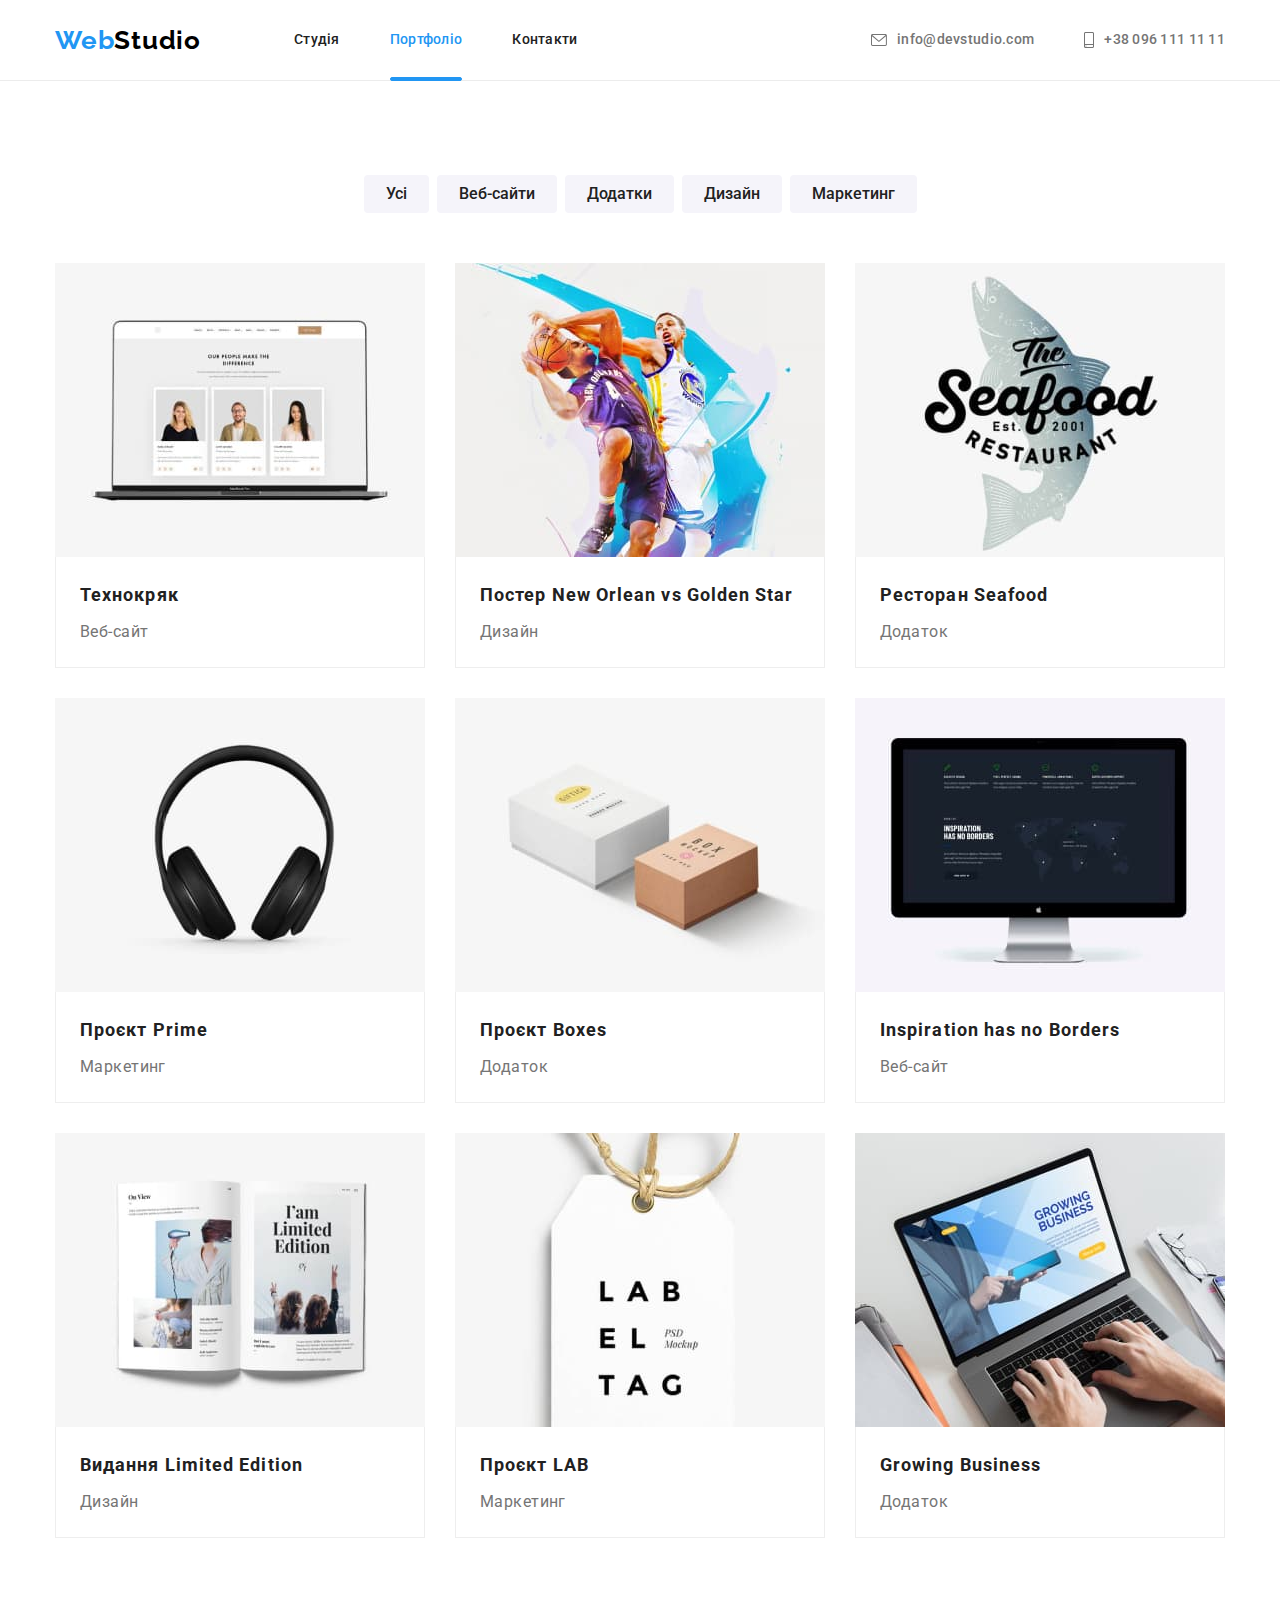
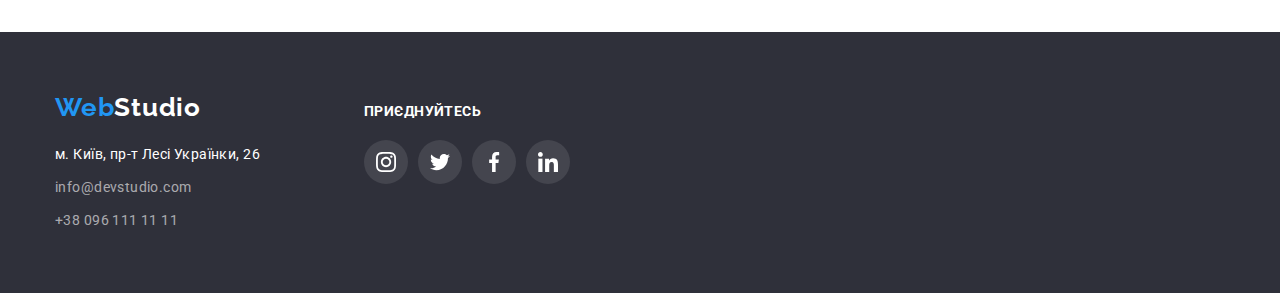
==== portfolio.html @ c42c430f "add files from homework 05" ====
<!DOCTYPE html>
<html lang="uk">
  <head>
    <meta charset="UTF-8" />
    <meta http-equiv="X-UA-Compatible" content="IE=edge" />
    <meta name="viewport" content="width=device-width, initial-scale=1.0" />
    <title>Портфоліо</title>
    <link
      rel="stylesheet"
      href="https://cdnjs.cloudflare.com/ajax/libs/modern-normalize/1.1.0/modern-normalize.css"
      integrity="sha512-Y0MM+V6ymRKN2zStTqzQ227DWhhp4Mzdo6gnlRnuaNCbc+YN/ZH0sBCLTM4M0oSy9c9VKiCvd4Jk44aCLrNS5Q=="
      crossorigin="anonymous"
      referrerpolicy="no-referrer"
    />
    <link rel="preconnect" href="https://fonts.googleapis.com" />
    <link rel="preconnect" href="https://fonts.gstatic.com" crossorigin />
    <link
      href="https://fonts.googleapis.com/css2?family=Raleway:wght@700&family=Roboto:wght@400;500;700;900&display=swap"
      rel="stylesheet"
    />
    <link rel="stylesheet" href="./css/styles.css" />
  </head>
  <body>
    <!-- Header -->
    <header class="header">
      <div class="container">
        <nav class="nav header-flex-item">
          <a href="./index.html" class="logo header-flex-item"
            >Web<span class="logo-header">Studio</span></a
          >
          <ul class="nav-list list">
            <li class="nav-list-item">
              <a href="./index.html" class="link">Студія</a>
            </li>
            <li class="nav-list-item">
              <a href="./portfolio.html" class="link current">Портфоліо</a>
            </li>
            <li class="nav-list-item"><a href="" class="link">Контакти</a></li>
          </ul>
        </nav>
        <ul class="contact-list list header-flex-item">
          <li class="contact-list-item">
            <a href="mailto:info@devstudio.com" class="link">
              <svg width="16" height="12" class="icon-contact">
                <use href="./images/symbol-defs.svg#icon-envelope"></use>
              </svg>
              info@devstudio.com</a
            >
          </li>
          <li class="contact-list-item">
            <a href="tel:+380961111111" class="link">
              <svg width="10" height="16" class="icon-contact">
                <use href="./images/symbol-defs.svg#icon-smartphone"></use>
              </svg>
              +38 096 111 11 11</a
            >
          </li>
        </ul>
      </div>
    </header>
    <!-- Main -->
    <main>
      <section class="projects section">
        <div class="container">
          <!-- Filters -->
          <ul class="filters list">
            <li class="filter-item">
              <button type="button" class="filter">Усі</button>
            </li>
            <li class="filter-item">
              <button type="button" class="filter">Веб-сайти</button>
            </li>
            <li class="filter-item">
              <button type="button" class="filter">Додатки</button>
            </li>
            <li class="filter-item">
              <button type="button" class="filter">Дизайн</button>
            </li>
            <li class="filter-item">
              <button type="button" class="filter">Маркетинг</button>
            </li>
          </ul>
          <!-- Projects -->
          <h1 hidden>Портфоліо</h1>
          <ul class="project-list list">
            <li class="project-item">
              <a href="" class="project-item-link">
                <div class="overlay-thumb">
                  <img
                    class="no-gap"
                    src="./images/portfolio/img1.jpeg"
                    alt="Портфоліо фото 1"
                    width="370"
                  />
                  <p class="project-overlay-description">
                    Ресурс пропонує комплексні пропозиції з різним рівнем
                    функціоналу та сервісів. Все це дозволить відвідувачу
                    отримати вичерпні відомості про компанію чи приватну особу.
                  </p>
                </div>
                <div class="project-description">
                  <h2 class="title">Технокряк</h2>
                  <p class="project-example">Веб-сайт</p>
                </div></a
              >
            </li>
            <li class="project-item">
              <a href="" class="project-item-link">
                <div class="overlay-thumb">
                  <img
                    class="no-gap"
                    src="./images/portfolio/img2.jpeg"
                    alt="Портфоліо фото 2"
                    width="370"
                  />
                  <p class="project-overlay-description">
                    Ресурс пропонує комплексні пропозиції з різним рівнем
                    функціоналу та сервісів. Все це дозволить відвідувачу
                    отримати вичерпні відомості про компанію чи приватну особу.
                  </p>
                </div>

                <div class="project-description">
                  <h2 class="title">
                    Постер <span lang="en">New Orlean vs Golden Star</span>
                  </h2>
                  <p class="project-example">Дизайн</p>
                </div></a
              >
            </li>
            <li class="project-item">
              <a href="" class="project-item-link">
                <div class="overlay-thumb">
                  <img
                    class="no-gap"
                    src="./images/portfolio/img3.jpeg"
                    alt="Портфоліо фото 3"
                    width="370"
                  />
                  <p class="project-overlay-description">
                    Ресурс пропонує комплексні пропозиції з різним рівнем
                    функціоналу та сервісів. Все це дозволить відвідувачу
                    отримати вичерпні відомості про компанію чи приватну особу.
                  </p>
                </div>

                <div class="project-description">
                  <h2 class="title">Ресторан <span lang="en">Seafood</span></h2>
                  <p class="project-example">Додаток</p>
                </div></a
              >
            </li>
            <li class="project-item">
              <a href="" class="project-item-link">
                <div class="overlay-thumb">
                  <img
                    class="no-gap"
                    src="./images/portfolio/img4.jpeg"
                    alt="Портфоліо фото 4"
                    width="370"
                  />
                  <p class="project-overlay-description">
                    Ресурс пропонує комплексні пропозиції з різним рівнем
                    функціоналу та сервісів. Все це дозволить відвідувачу
                    отримати вичерпні відомості про компанію чи приватну особу.
                  </p>
                </div>

                <div class="project-description">
                  <h2 class="title">Проєкт <span lang="en">Prime</span></h2>
                  <p class="project-example">Маркетинг</p>
                </div></a
              >
            </li>
            <li class="project-item">
              <a href="" class="project-item-link">
                <div class="overlay-thumb">
                  <img
                    class="no-gap"
                    src="./images/portfolio/img5.jpeg"
                    alt="Портфоліо фото 5"
                    width="370"
                  />
                  <p class="project-overlay-description">
                    Ресурс пропонує комплексні пропозиції з різним рівнем
                    функціоналу та сервісів. Все це дозволить відвідувачу
                    отримати вичерпні відомості про компанію чи приватну особу.
                  </p>
                </div>

                <div class="project-description">
                  <h2 class="title">Проєкт <span lang="en">Boxes</span></h2>
                  <p class="project-example">Додаток</p>
                </div></a
              >
            </li>
            <li class="project-item">
              <a href="" class="project-item-link">
                <div class="overlay-thumb">
                  <img
                    class="no-gap"
                    src="./images/portfolio/img6.jpeg"
                    alt="Портфоліо фото 6"
                    width="370"
                  />
                  <p class="project-overlay-description">
                    Ресурс пропонує комплексні пропозиції з різним рівнем
                    функціоналу та сервісів. Все це дозволить відвідувачу
                    отримати вичерпні відомості про компанію чи приватну особу.
                  </p>
                </div>

                <div class="project-description">
                  <h2 class="title" lang="en">Inspiration has no Borders</h2>
                  <p class="project-example">Веб-сайт</p>
                </div></a
              >
            </li>
            <li class="project-item">
              <a href="" class="project-item-link">
                <div class="overlay-thumb">
                  <img
                    class="no-gap"
                    src="./images/portfolio/img7.jpeg"
                    alt="Портфоліо фото 7"
                    width="370"
                  />
                  <p class="project-overlay-description">
                    Ресурс пропонує комплексні пропозиції з різним рівнем
                    функціоналу та сервісів. Все це дозволить відвідувачу
                    отримати вичерпні відомості про компанію чи приватну особу.
                  </p>
                </div>

                <div class="project-description">
                  <h2 class="title">
                    Видання <span lang="en">Limited Edition</span>
                  </h2>
                  <p class="project-example">Дизайн</p>
                </div></a
              >
            </li>
            <li class="project-item">
              <a href="" class="project-item-link">
                <div class="overlay-thumb">
                  <img
                    class="no-gap"
                    src="./images/portfolio/img8.jpeg"
                    alt="Портфоліо фото 8"
                    width="370"
                  />
                  <p class="project-overlay-description">
                    Ресурс пропонує комплексні пропозиції з різним рівнем
                    функціоналу та сервісів. Все це дозволить відвідувачу
                    отримати вичерпні відомості про компанію чи приватну особу.
                  </p>
                </div>

                <div class="project-description">
                  <h2 class="title">Проєкт <span lang="en">LAB</span></h2>
                  <p class="project-example">Маркетинг</p>
                </div></a
              >
            </li>
            <li class="project-item">
              <a href="" class="project-item-link">
                <div class="overlay-thumb">
                  <img
                    class="no-gap"
                    src="./images/portfolio/img9.jpeg"
                    alt="Портфоліо фото 9"
                    width="370"
                  />
                  <p class="project-overlay-description">
                    Ресурс пропонує комплексні пропозиції з різним рівнем
                    функціоналу та сервісів. Все це дозволить відвідувачу
                    отримати вичерпні відомості про компанію чи приватну особу.
                  </p>
                </div>

                <div class="project-description">
                  <h2 class="title" lang="en">Growing Business</h2>
                  <p class="project-example">Додаток</p>
                </div></a
              >
            </li>
          </ul>
        </div>
      </section>
    </main>
    <!-- Footer -->
    <footer class="footer">
      <div class="container">
        <div class="wrapper">
          <div class="flex-box-address">
            <a href="./index.html" class="logo"
              >Web<span class="logo-footer">Studio</span></a
            >
            <address class="address">
              <ul class="address-list list">
                <li class="address-item">
                  <a href="https://goo.gl/maps/CPtrU1FHBa2aNyZL9" class="link"
                    >м. Київ, пр-т Лесі Українки, 26</a
                  >
                </li>
                <li class="contact-list-item footer-contact-list-item">
                  <a href="mailto:info@devstudio.com" class="link"
                    >info@devstudio.com</a
                  >
                </li>
                <li class="contact-list-item footer-contact-list-item">
                  <a href="tel:+380961111111" class="link">+38 096 111 11 11</a>
                </li>
              </ul>
            </address>
          </div>
          <div class="flex-box-social">
            <p class="social-link-suptitle">приєднуйтесь</p>
            <ul class="social-link-list list">
              <li class="social-link-item item">
                <a class="social-link link" href=""
                  ><svg class="social-link-icon" width="20" height="20">
                    <use href="./images/symbol-defs.svg#icon-instagram"></use>
                  </svg>
                </a>
              </li>
              <li class="social-link-item item">
                <a class="social-link link" href=""
                  ><svg class="social-link-icon" width="20" height="20">
                    <use href="./images/symbol-defs.svg#icon-twitter"></use>
                  </svg>
                </a>
              </li>
              <li class="social-link-item item">
                <a class="social-link link" href=""
                  ><svg class="social-link-icon" width="20" height="20">
                    <use href="./images/symbol-defs.svg#icon-facebook"></use>
                  </svg>
                </a>
              </li>
              <li class="social-link-item item">
                <a class="social-link link" href=""
                  ><svg class="social-link-icon" width="20" height="20">
                    <use href="./images/symbol-defs.svg#icon-linkedin"></use>
                  </svg>
                </a>
              </li>
            </ul>
          </div>
        </div>
      </div>
    </footer>
  </body>
</html>
---- css/styles.css ----
:root {
  --bg-primary-color: #f5f5f5;
  --bg-secondary-color: #f5f4fa;
  --bg-tertiary-color: #ffffff;
  --bg-hero-color: #2f303a;
  --bg-footer-color: #2f303a;
  --bg-button-primary-color: #f5f4fa;
  --bg-button-secondary-color: #2196f3;
  --bg-hover-color: #2196f3;

  --text-primary-color: #757575;
  --text-secondary-color: #212121;
  --text-hover-color: #2196f3;
  --text-tertiary-color: #ffffff;
  --text-contacts-color: rgba(255, 255, 255, 0.6);

  --logo-primary-color: #2196f3;
  --logo-header-color: #000000;
  --logo-footer-color: #ffffff;

  --main-font: "Roboto", sans-serif;
  --font-secondary: "Raleway", sans-serif;

  --transition-dur-and-func: 250ms cubic-bezier(0.4, 0, 0.2, 1);
}
h1,
h2,
h3,
p,
ul {
  margin-top: 0;
  margin-right: 0;
  margin-bottom: 0;
  margin-left: 0;
}
ul {
  padding-left: 0;
}
.container {
  width: 1200px;
  padding-left: 15px;
  padding-right: 15px;
  margin-left: auto;
  margin-right: auto;
}
body {
  font-family: var(--main-font);
  font-style: normal;
  font-weight: 400;
  font-size: 14px;
  line-height: 1.71;
  letter-spacing: 0.03em;
  background-color: var(--bg-tertiary-color);
  color: var(--text-primary-color);
}
/* Main Studio */
.section {
  padding-top: 94px;
  padding-bottom: 94px;
}
.section:nth-child(2) {
  padding-bottom: 0;
}
/* Header */

.nav-list {
  display: block;
}
.header {
  border-bottom: 1px solid #ececec;
}

.nav,
.contact-list,
.header .container,
.nav-list {
  display: flex;
  align-items: center;
}
.header-flex-item:last-child {
  margin-left: auto;
}
/* Logo` */
.header .link {
  display: flex;
  align-items: center;
  justify-content: center;
  padding: 32px 0;
  font-weight: 500;
  line-height: 1.14;
  letter-spacing: 0.02em;

  transition: color var(--transition-dur-and-func);
}
.link,
.logo,
.project-item-link {
  display: block;
  color: inherit;
  text-decoration: none;
}
.project-item-link {
  transition: box-shadow var(--transition-dur-and-func);
}
.project-item-link:hover,
.project-item-link:focus {
  box-shadow: 0px 1px 1px rgba(0, 0, 0, 0.12), 0px 4px 4px rgba(0, 0, 0, 0.06),
    1px 4px 6px rgba(0, 0, 0, 0.16);
}
.list {
  list-style: none;
}
.logo {
  font-family: var(--font-secondary);
  font-weight: 700;
  color: var(--logo-primary-color);
  font-size: 26px;
  line-height: 1.19;
  letter-spacing: 0.03em;
  margin-right: 93px;
}
.logo-header {
  color: var(--logo-header-color);
}
.logo-footer {
  color: var(--logo-footer-color);
}
.footer .logo {
  margin-bottom: 20px;
}
/* Navigation */
.nav-list-item:not(:last-child),
.contact-list > .contact-list-item:not(:last-child) {
  margin-right: 50px;
}
.contact-list {
  margin-left: auto;
}
.icon-contact {
  margin-right: 10px;
  display: flex;
  align-items: center;
  justify-content: center;
  background-size: cover;
  fill: currentColor;
}
.contact-link .link {
  display: flex;
  align-items: center;
}
.nav-list,
.title {
  color: var(--text-secondary-color);
}
.current {
  color: var(--text-hover-color);
  position: relative;
}
.current::after {
  content: "";
  position: absolute;
  bottom: 0;
  left: 0;
  display: flex;
  background: #2196f3;
  border-radius: 2px;
  border: 1px solid #2196f3;
  width: 100%;
  height: 4px;
  transform: translateY(1px);
}
/* Hero */
.hero {
  background-image: linear-gradient(
      rgba(47, 48, 58, 0.4),
      rgba(47, 48, 58, 0.4)
    ),
    url(../images/hero.jpg);
  background-color: var(--bg-hero-color);
  text-align: center;
  padding: 200px 0;
  max-width: 1600px;
}
.hero-title {
  display: block;
  margin: 0 auto 30px;
  color: var(--text-tertiary-color);
  font-weight: 900;
  font-size: 44px;
  line-height: 1.36;
  text-align: center;
  align-items: center;
  letter-spacing: 0.06em;
  text-transform: uppercase;
  width: 696px;
}
.button-order {
  display: inline-block;
  background-color: var(--bg-button-secondary-color);
  color: var(--text-tertiary-color);
  font-weight: 700;
  font-size: 16px;
  line-height: 1.88;
  align-items: center;
  text-align: center;
  letter-spacing: 0.06em;
  cursor: pointer;
  padding: 10px 32px;
  border-radius: 4px;
  transition: background-color var(--transition-dur-and-func);
}
.button-order:hover,
.button-order:focus {
  background-color: #188ce8;
}
/* Speciality */
.speciality-list {
  display: flex;
}
.speciality-item {
  width: 270px;
}
.speciality-item:not(:last-child) {
  margin-right: 30px;
}
.icon-flex {
  display: flex;
  align-items: center;
  justify-content: center;
  width: 270px;
  height: 120px;
  background: #f5f4fa;
  border-radius: 4px;
  margin-bottom: 30px;
}
.speciality .title {
  font-size: 14px;
}
.speciality-list-title {
  font-weight: 700;
  line-height: 1.14;
  text-transform: uppercase;
  margin-bottom: 10px;
}
/* What we do */
.wwd-title,
.team-title,
.clients-title {
  font-weight: 700;
  font-size: 36px;
  line-height: 1.17;
  text-align: center;
}
.wwd-title {
  margin-bottom: 50px;
}
.wwd-list {
  display: flex;
  justify-content: space-between;
}
.wwd-item:not(:last-child) {
  margin-right: 30px;
}
img {
  display: block;
  max-width: 100%;
  height: auto;
}
.wrapper {
  position: relative;
}
.wwd-description {
  font-weight: 700;
  line-height: 1.14;
  text-align: center;
  text-transform: uppercase;

  color: #ffffff;
}
.wwd-description-thumb {
  display: flex;
  align-items: center;
  justify-content: center;
  position: absolute;
  left: 0;
  bottom: 0;
  background-color: rgba(47, 48, 58, 0.8);
  width: 100%;
  height: 70px;
  padding: 27px auto;
}
/* Our team */
.team {
  padding-top: 94px;
  padding-bottom: 94px;
  background-color: var(--bg-secondary-color);
}
.team-title {
  margin-bottom: 50px;
}
.team-list {
  display: flex;
}
.team-member {
  background-color: var(--bg-tertiary-color);
  width: 270px;
  box-shadow: 0px 1px 3px rgba(0, 0, 0, 0.12), 0px 1px 1px rgba(0, 0, 0, 0.14),
    0px 2px 1px rgba(0, 0, 0, 0.2);
  border-radius: 0px 0px 4px 4px;
}
.team-member:not(:last-child) {
  margin-right: 30px;
}
.team-member-description {
  padding: 30px 0;
}
.team-member-name {
  margin-bottom: 10px;
  font-weight: 500;
  font-size: 16px;
  line-height: 1.19;
  text-align: center;
}
.team-member-job {
  font-size: 16px;
  line-height: 1.19;
  text-align: center;
  margin-bottom: 16px;
}
.social-link {
  display: flex;
  align-items: center;
  justify-content: center;
  width: 44px;
  height: 44px;
  border-radius: 50%;
  gap: 10px;
  transition: background-color var(--transition-dur-and-func),
    color var(--transition-dur-and-func);
}
.footer .social-link {
  background-color: rgba(255, 255, 255, 0.1);
}
.social-link:hover {
  background-color: var(--bg-hover-color);
  border-radius: 50%;
}
.social-link:hover .social-link-icon {
  fill: var(--text-tertiary-color);
}
.social-link-item .social-link:focus {
  background-color: var(--bg-hover-color);
}
.social-link:focus .social-link-icon {
  fill: var(--text-tertiary-color);
}
.team-member .social-link-icon {
  fill: #afb1b8;
  transition: fill var(--transition-dur-and-func);
}
.social-link-item:hover .social-link-icon,
.social-link-item:focus .social-link-icon {
  fill: #ffffff;
}
.social-link-list {
  display: flex;
  gap: 10px;
  justify-content: center;
}
/* Clients */
.clients-title {
  margin-bottom: 50px;
}
.clients-list {
  display: flex;
  align-items: center;
  gap: 30px;
}
.clients-item {
  display: flex;
  align-items: center;
  justify-content: center;
  width: 170px;
  height: 92px;
}
.clients-link.link {
  display: flex;
  justify-content: center;
  align-items: center;
  width: 170px;
  height: 92px;
  cursor: pointer;
  border: 1px solid#AFB1B8;
  border-radius: 4px;
  transition: border-color var(--transition-dur-and-func),
    color var(--transition-dur-and-func);
}
.clients-icon {
  display: flex;
  align-items: center;
  justify-content: center;
  fill: #afb1b8;
  transition: fill var(--transition-dur-and-func);
}
.clients-link:hover,
.clients-link:focus {
  border-color: #2196f3;
}
.clients-link:hover .clients-icon {
  fill: var(--bg-hover-color);
}
.clients-link:focus .clients-icon {
  fill: var(--bg-hover-color);
}
/* Main Portfolio */
/* Filters */
.filters {
  display: flex;
  justify-content: center;
  margin-bottom: 50px;
}
.filter {
  background-color: var(--bg-button-primary-color);
  color: var(--text-secondary-color);
  font-weight: 500;
  font-size: 16px;
  line-height: 1.62;
  text-align: center;
  cursor: pointer;
  padding: 6px 22px;
  border: transparent;
  border-radius: 4px;
  transition: color var(--transition-dur-and-func),
    background-color var(--transition-dur-and-func),
    box-shadow var(--transition-dur-and-func);
}
.filter:hover,
.filter:focus {
  box-shadow: 0px 3px 1px rgba(0, 0, 0, 0.1), 0px 1px 2px rgba(0, 0, 0, 0.08),
    0px 2px 2px rgba(0, 0, 0, 0.12);
}
.filter-item:not(:last-child) {
  margin-right: 8px;
}
.filter:hover,
.filter:focus {
  background-color: var(--bg-hover-color);
  color: var(--text-tertiary-color);
}
/* Projects */
.project-list {
  display: flex;
  flex-wrap: wrap;
}
.project-item {
  background-color: var(--bg-tertiary-color);
  width: 370px;
}
.project-item:not(:nth-child(3n)) {
  margin-right: 30px;
}
.project-item:not(:nth-last-child(-n + 3)) {
  margin-bottom: 30px;
}
.project-list .title {
  font-weight: 700;
  font-size: 18px;
  line-height: 2;
  letter-spacing: 0.06em;
  margin-bottom: 4px;
}
.project-example {
  font-size: 16px;
  line-height: 1.88;
}
.project-description {
  padding: 20px 24px;
  border: 1px solid #eeeeee;
  border-top: none;
}
.project-overlay-description {
  display: flex;
  align-items: center;
  justify-content: center;
  position: absolute;
  top: 0;
  left: 0;
  padding: 63px 24px;

  background: rgba(33, 150, 243, 0.9);
  width: 100%;
  height: 100%;

  font-size: 18px;
  line-height: 1.56;

  letter-spacing: 0.03em;

  color: var(--text-tertiary-color);

  transform: translateY(101%);

  transition: transform var(--transition-dur-and-func);
}
.project-item-link:hover .project-overlay-description,
.project-item-link:focus .project-overlay-description {
  transform: translateY(0%);
}
.overlay-thumb {
  display: flex;
  align-items: center;
  justify-content: center;
  position: relative;
  top: 0;
  left: 0;
  overflow: hidden;
}

/* Footer */
.footer {
  background-color: var(--bg-footer-color);
  padding-top: 60px;
  padding-bottom: 60px;
}
.address {
  font-style: normal;
}
.address .contact-list-item:not(:last-child),
.address-item {
  margin-bottom: 9px;
}
.address-item .link {
  display: inline-flex;
  color: var(--text-tertiary-color);
  transition: color var(--transition-dur-and-func);
}
.footer-contact-list-item .link {
  display: inline-flex;
  color: var(--text-contacts-color);
  transition: color var(--transition-dur-and-func);
}
.wrapper {
  display: flex;
  align-items: baseline;
}
.flex-box-address {
  margin-right: 70px;
}
.social-link-suptitle {
  font-weight: 700;
  line-height: 1.14;
  text-transform: uppercase;
  color: var(--text-tertiary-color);
  margin-bottom: 20px;
}
.social-link-icon {
  fill: var(--text-tertiary-color);
}

/* Hover */
.link:hover {
  color: var(--text-hover-color);
}
/* Focus */
.link:focus {
  color: var(--text-hover-color);
}

/* Modal */
.backdrop {
  position: fixed;
  width: 100%;
  height: 100%;
  left: 0;
  top: 0;
  background-color: rgba(0, 0, 0, 0.2);
  opacity: 1;
  transition: opacity var(--transition-dur-and-func),
    visibility var(--transition-dur-and-func);
}
.modal {
  position: absolute;
  left: 50%;
  top: 50%;
  transform: translate(-50%, -50%);
  background-color: #ffffff;
  width: 528px;
  height: 581px;
}
.close-modal-btn {
  display: flex;
  padding: 0;
  align-items: center;
  justify-content: center;
  position: absolute;
  right: 14px;
  top: 14px;
  border-radius: 50%;
  width: 30px;
  height: 30px;
  background-color: #ffffff;
  border: 1px solid rgba(0, 0, 0, 0.1);
  cursor: pointer;
}
.icon-close-modal-btn {
  fill: #000000;
}
.is-hidden {
  visibility: hidden;
  opacity: 0;
  pointer-events: none;
}
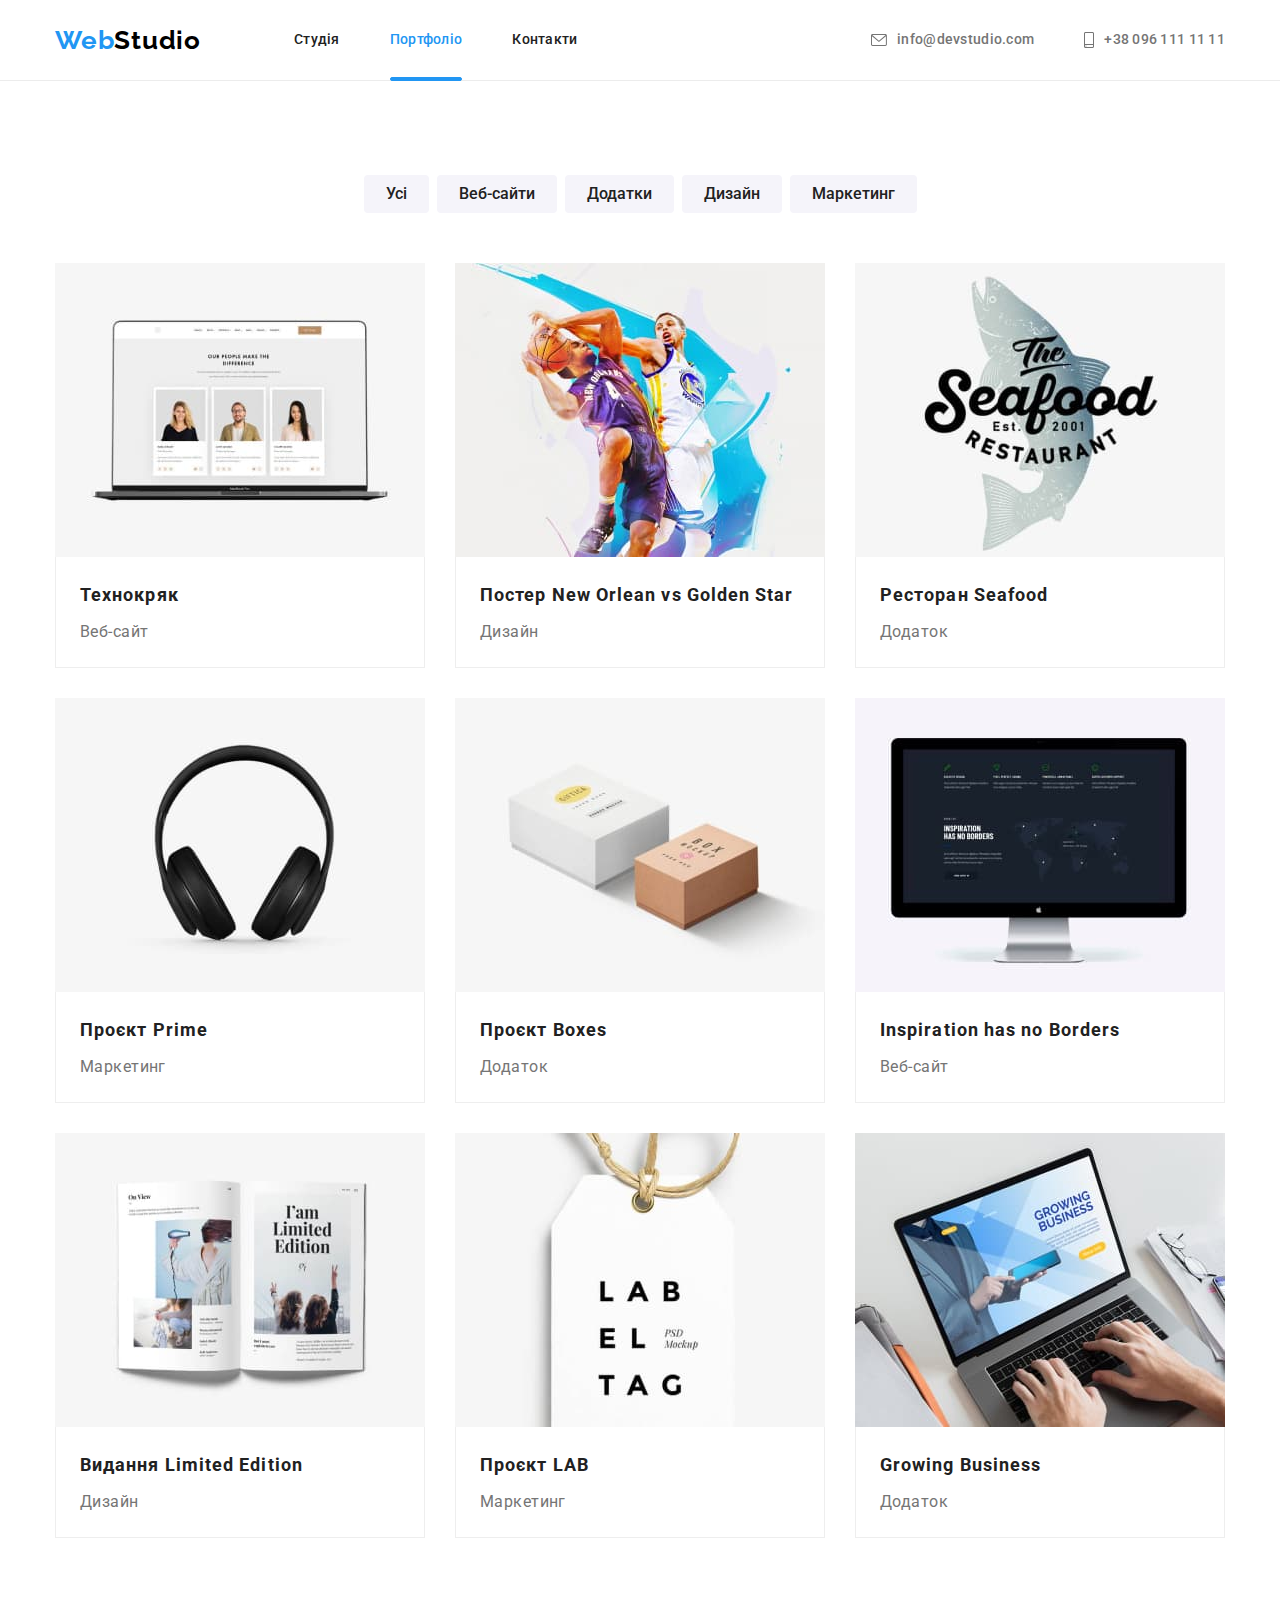
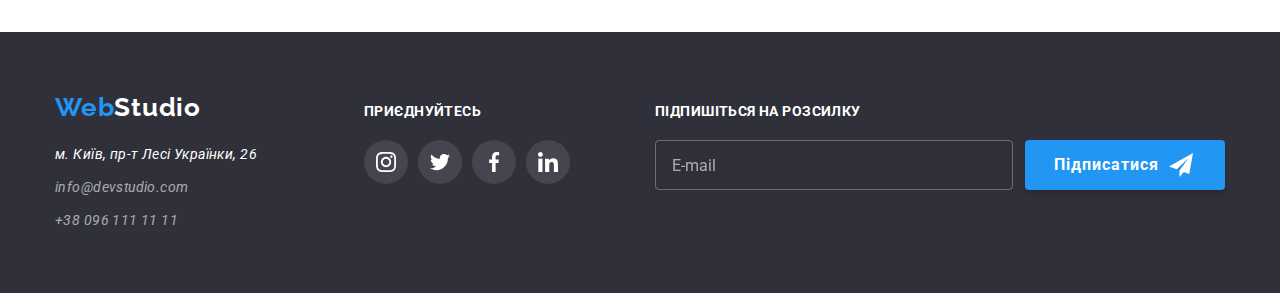
==== commit 2c15e1f3: "add forms and styles for forms" ====
--- a/portfolio.html
+++ b/portfolio.html
@@ -347,6 +347,24 @@
               </li>
             </ul>
           </div>
+          <form class="subscribe-form">
+            <p class="subscribe-suptitle">Підпишіться на розсилку</p>
+            <div class="subscribe-wrapper">
+              <label class="subscribe-label">
+                <input
+                  type="email"
+                  name="user-email"
+                  class="subscribe-input"
+                  placeholder="E-mail"
+              /></label>
+              <button type="submit" class="subscribe-btn">
+                <span class="subscribe-btn-text"> Підписатися</span>
+                <svg class="subscribe-btn-icon" width="24" height="24">
+                  <use href="./images/symbol-defs.svg#icon-send"></use>
+                </svg>
+              </button>
+            </div>
+          </form>
         </div>
       </div>
     </footer>
--- a/css/styles.css
+++ b/css/styles.css
@@ -206,6 +206,7 @@
   letter-spacing: 0.06em;
   cursor: pointer;
   padding: 10px 32px;
+  border: 1px solid transparent;
   border-radius: 4px;
   transition: background-color var(--transition-dur-and-func);
 }
@@ -522,9 +523,9 @@
   padding-top: 60px;
   padding-bottom: 60px;
 }
-.address {
+/* .address {
   font-style: normal;
-}
+} */
 .address .contact-list-item:not(:last-child),
 .address-item {
   margin-bottom: 9px;
@@ -546,7 +547,8 @@
 .flex-box-address {
   margin-right: 70px;
 }
-.social-link-suptitle {
+.social-link-suptitle,
+.subscribe-suptitle {
   font-weight: 700;
   line-height: 1.14;
   text-transform: uppercase;
@@ -556,14 +558,76 @@
 .social-link-icon {
   fill: var(--text-tertiary-color);
 }
-
-/* Hover */
 .link:hover {
   color: var(--text-hover-color);
 }
-/* Focus */
 .link:focus {
   color: var(--text-hover-color);
+}
+
+/* Subscribe Footer */
+.subscribe-form {
+  margin-left: auto;
+}
+.subscribe-wrapper {
+  display: flex;
+  align-items: center;
+  justify-content: center;
+  margin: 0;
+  padding: 0;
+  /* width: 570px; */
+  /* height: 86px; */
+}
+.subscribe-label {
+}
+.subscribe-input {
+  width: 358px;
+  height: 50px;
+  padding-top: 15px;
+  padding-bottom: 15px;
+  padding-left: 16px;
+  background-color: transparent;
+  border: 1px solid rgba(255, 255, 255, 0.3);
+  filter: drop-shadow(0px 4px 4px rgba(0, 0, 0, 0.15));
+  border-radius: 4px;
+
+  font-size: 16px;
+  line-height: 1.25;
+  color: #ffffff;
+}
+.subscribe-input::placeholder {
+  font-size: 16px;
+  line-height: 1.25;
+
+  color: rgba(255, 255, 255, 0.6);
+}
+.subscribe-btn {
+  display: inline-flex;
+  align-items: center;
+  width: 200px;
+  height: 50px;
+  padding: 10px 28px;
+  background: #2196f3;
+  border: 1px solid transparent;
+  box-shadow: 0px 4px 4px rgba(0, 0, 0, 0.15);
+  border-radius: 4px;
+  margin-left: 12px;
+  cursor: pointer;
+}
+.subscribe-btn-text {
+  font-weight: 700;
+  font-size: 16px;
+  line-height: 1.88;
+  letter-spacing: 0.06em;
+  color: #ffffff;
+}
+.subscribe-btn-icon {
+  margin-left: 10px;
+  fill: #ffffff;
+  display: flex;
+  justify-content: center;
+  align-items: center;
+  background-size: contain;
 }
 
 /* Modal */
@@ -587,6 +651,7 @@
   width: 528px;
   height: 581px;
 }
+/* Modal Close Button */
 .close-modal-btn {
   display: flex;
   padding: 0;
@@ -604,9 +669,167 @@
 }
 .icon-close-modal-btn {
   fill: #000000;
+  transition: fill var(--transition-dur-and-func);
+}
+.close-modal-btn:hover .icon-close-modal-btn,
+.close-modal-btn:focus .icon-close-modal-btn {
+  fill: var(--bg-button-secondary-color);
 }
 .is-hidden {
   visibility: hidden;
   opacity: 0;
   pointer-events: none;
 }
+/* Modal Form */
+.modal-form {
+  display: flex;
+  flex-direction: column;
+  width: 100%;
+  height: 100%;
+  padding: 40px;
+}
+.modal-form-suptitle {
+  margin-bottom: 12px;
+  font-weight: 700;
+  font-size: 20px;
+  line-height: 1.15;
+  text-align: center;
+  color: var(--text-secondary-color);
+}
+.modal-form-input-thumb {
+  position: relative;
+  margin-top: 4px;
+}
+.modal-form-input {
+  width: 100%;
+  height: 40px;
+  padding-left: 42px;
+  border: 1px solid rgba(33, 33, 33, 0.2);
+  border-radius: 4px;
+  transition: border-color var(--transition-dur-and-func);
+}
+
+.modal-form-input:focus + .modal-form-input-icon,
+.modal-form-input:hover + .modal-form-input-icon {
+  fill: #2196f3;
+}
+.modal-form-input:focus,
+.modal-form-comment:focus,
+.modal-form-input:hover,
+.modal-form-comment:hover {
+  border-color: #2196f3;
+  /* outline: none; */
+}
+
+.modal-form-input-icon {
+  position: absolute;
+  top: 50%;
+  left: 12px;
+  transform: translateY(-50%);
+  transition: fill var(--transition-dur-and-func);
+}
+.modal-form-comment {
+  width: 100%;
+  height: 120px;
+  margin-top: 4px;
+  border: 1px solid rgba(33, 33, 33, 0.2);
+  border-radius: 4px;
+  resize: none;
+  padding: 12px 16px;
+
+  transition: border-color var(--transition-dur-and-func);
+}
+.modal-form-comment::placeholder {
+  font-size: 12px;
+  line-height: 1.17;
+  letter-spacing: 0.01em;
+
+  color: rgba(117, 117, 117, 0.5);
+}
+.modal-form-label,
+.modal-form-label-comment {
+  font-size: 12px;
+  line-height: 1.17;
+  letter-spacing: 0.01em;
+  margin-bottom: 10px;
+}
+.modal-form-label-comment {
+  margin-bottom: 20px;
+}
+
+.modal-form-checkbox-label {
+  display: flex;
+  align-items: center;
+  justify-content: center;
+  width: 425px;
+  height: 24px;
+  margin-bottom: 30px;
+}
+.policy-link {
+  color: #2196f3;
+}
+.modal-form-checkbox-input {
+  position: absolute;
+  appearance: none;
+  transition: border-color var(--transition-dur-and-func),
+    background-color var(--transition-dur-and-func),
+    fill var(--transition-dur-and-func);
+}
+.modal-form-checkbox-custom-checked {
+  display: flex;
+  align-items: center;
+  justify-content: center;
+}
+.modal-form-checkbox-input:checked + .modal-form-checkbox-custom {
+  background-color: var(--bg-hover-color);
+  border: 2px solid transparent;
+  background-size: cover;
+  fill: #ffffff;
+}
+.modal-form-checkbox-input:focus-within + .modal-form-checkbox-custom {
+  border-color: #188ce8;
+}
+
+.modal-form-checkbox-custom {
+  display: flex;
+  align-items: center;
+  justify-content: center;
+  width: 16px;
+  height: 15px;
+  padding: 0;
+  margin-right: 7px;
+  object-fit: fill;
+  border: 2px solid var(--text-secondary-color);
+  border-radius: 2px;
+  fill: transparent;
+
+  transition: fill var(--transition-dur-and-func),
+    border-color var(--transition-dur-and-func),
+    background-color var(--transition-dur-and-func);
+}
+.modal-form-btn-submit {
+  display: inline-flex;
+  align-items: center;
+  justify-content: center;
+  width: 200px;
+  height: 50px;
+  padding: 10px 52px;
+  margin-left: auto;
+  margin-right: auto;
+  background: var(--bg-button-secondary-color);
+  box-shadow: 0px 4px 4px rgba(0, 0, 0, 0.15);
+  border-color: transparent;
+  border-radius: 4px;
+
+  font-weight: 700;
+  font-size: 16px;
+  line-height: 1.88;
+  letter-spacing: 0.06em;
+  color: #ffffff;
+
+  transition: background-color var(--transition-dur-and-func);
+}
+.modal-form-btn-submit:hover,
+.modal-form-btn-submit:focus {
+  background-color: #188ce8;
+}
